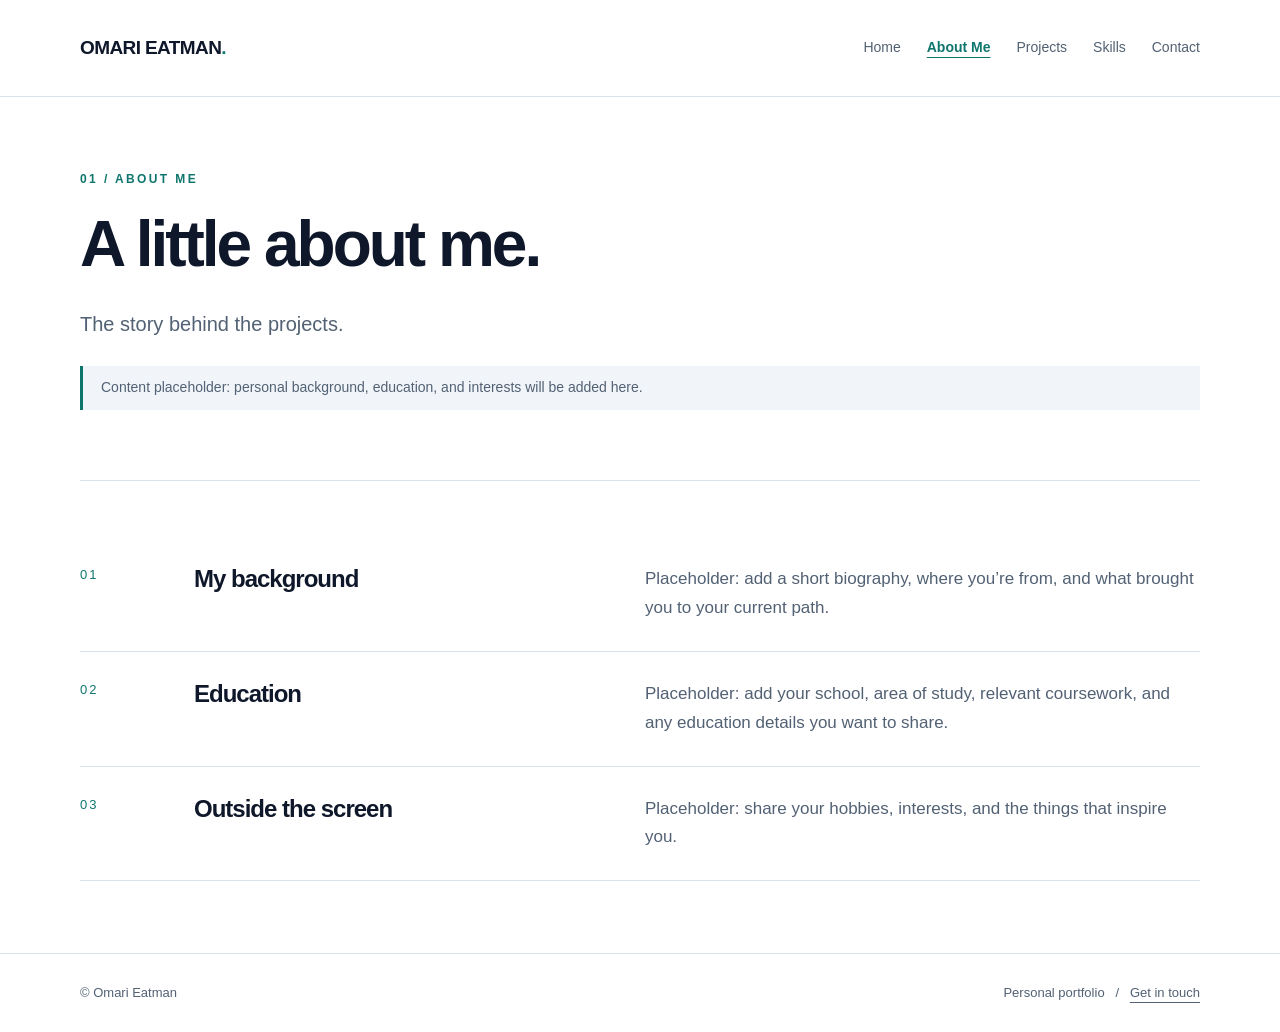
==== about.html @ aa89821f "Build five-page responsive personal portfolio" ====
﻿<!doctype html>
<html lang="en">
<head>
<meta charset="utf-8">
<meta name="viewport" content="width=device-width, initial-scale=1">
<meta name="description" content="About Me — the personal portfolio of Omari Eatman.">
<title>About Me | Omari Eatman</title>
<link rel="stylesheet" href="css/styles.css">
<script src="js/main.js" defer></script>
</head>
<body>
<a class="skip" href="#main">Skip to content</a>
<header><div class="wrap header-inner"><a class="brand" href="index.html">OMARI EATMAN<span>.</span></a><button class="menu-toggle" type="button" aria-controls="site-navigation" aria-expanded="true">Menu</button><nav id="site-navigation" aria-label="Main navigation"><a href='index.html'>Home</a><a href='about.html' aria-current="page">About Me</a><a href='projects.html'>Projects</a><a href='skills.html'>Skills</a><a href='contact.html'>Contact</a></nav></div></header>
<main class="wrap" id="main">
<section class="page-head"><p class="eyebrow">01 / About me</p><h1>A little about me.</h1><p class="lead">The story behind the projects.</p><p class="notice">Content placeholder: personal background, education, and interests will be added here.</p></section><section class="section rows" aria-label="Personal background"><article class="row"><span class="number">01</span><h2>My background</h2><p>Placeholder: add a short biography, where you’re from, and what brought you to your current path.</p></article><article class="row"><span class="number">02</span><h2>Education</h2><p>Placeholder: add your school, area of study, relevant coursework, and any education details you want to share.</p></article><article class="row"><span class="number">03</span><h2>Outside the screen</h2><p>Placeholder: share your hobbies, interests, and the things that inspire you.</p></article></section>
</main>
<footer><div class="wrap footer-inner"><span>&copy; Omari Eatman</span><span>Personal portfolio &nbsp; / &nbsp; <a href="contact.html">Get in touch</a></span></div></footer>
</body>
</html>
---- css/styles.css ----
:root{--ink:#0f172a;--teal:#0f766e;--paper:#fff;--soft:#f1f5f9;--muted:#526174;--line:#dbe3e9}*{box-sizing:border-box}body{margin:0;background:var(--paper);color:var(--ink);font:17px/1.7 Arial,Helvetica,sans-serif}a{color:var(--teal);text-underline-offset:5px}a:hover{text-decoration-thickness:2px}a:focus-visible,button:focus-visible{outline:3px solid #0f766e;outline-offset:5px}.wrap{width:min(1120px,calc(100% - 48px));margin:auto}.skip{position:absolute;left:20px;top:-80px;background:white;padding:10px;z-index:10}.skip:focus{top:10px}header{border-bottom:1px solid var(--line)}.header-inner{min-height:96px;display:flex;align-items:center;justify-content:space-between;gap:24px}.brand{font-size:19px;font-weight:700;color:var(--ink);text-decoration:none;letter-spacing:-.6px}.brand span{color:var(--teal)}nav{display:flex;gap:26px}nav a{font-size:14px;text-decoration:none;color:var(--muted)}nav a[aria-current]{color:var(--teal);font-weight:bold;text-decoration:underline}.menu-toggle{display:none;background:white;border:1px solid var(--line);border-radius:4px;padding:9px 14px;color:var(--ink);font:inherit}main{min-height:68vh}.hero{padding:100px 0 82px;display:grid;grid-template-columns:1.35fr 1fr;gap:75px;align-items:center}.eyebrow{text-transform:uppercase;font-size:12px;font-weight:700;letter-spacing:2.4px;color:var(--teal);margin:0 0 22px}h1{font-size:clamp(44px,6.5vw,80px);line-height:1.06;letter-spacing:-3px;margin:0 0 28px}h2{font-size:30px;line-height:1.2;letter-spacing:-1px}h3{font-size:21px;line-height:1.3}.lead{font-size:20px;color:var(--muted);max-width:620px}.actions{display:flex;gap:24px;align-items:center;flex-wrap:wrap;margin-top:32px}.button{display:inline-block;padding:12px 22px;background:var(--teal);color:white;text-decoration:none;border-radius:4px;font-size:14px;font-weight:bold}.button:hover{background:#115e59}.portrait{background:var(--ink);min-height:360px;position:relative;padding:36px;color:white;display:flex;flex-direction:column;justify-content:space-between;overflow:hidden}.portrait:before{content:"";position:absolute;width:260px;height:260px;border:1px solid #386a70;border-radius:50%;right:-85px;top:-85px}.monogram{font-size:120px;line-height:1;letter-spacing:-10px;font-weight:bold;color:#8fd2c5}.portrait small{color:#b5c5d2}.section{padding:56px 0 72px;border-top:1px solid var(--line)}.section-head{display:flex;align-items:center;justify-content:space-between;gap:20px;margin-bottom:28px}.section-head h2{margin:0}.grid{display:grid;grid-template-columns:repeat(3,1fr);gap:26px}.card{border:1px solid var(--line);padding:26px}.card h3{margin:10px 0}.card p{color:var(--muted);font-size:15px}.number{color:var(--teal);font:13px/1.5 Arial,sans-serif;letter-spacing:2px}.page-head{padding:72px 0 45px}.page-head h1{font-size:clamp(42px,6vw,64px)}.notice{font-size:14px;color:var(--muted);border-left:3px solid var(--teal);padding:10px 18px;background:var(--soft);margin:25px 0}.project{padding:0;overflow:hidden}.project img{width:100%;height:auto;display:block;border-bottom:1px solid var(--line)}.project-body{padding:24px}.tag{font-size:11px;text-transform:uppercase;letter-spacing:1.4px;color:var(--teal)}.rows{border-top:1px solid var(--line)}.row{display:grid;grid-template-columns:90px 1fr 1.3fr;gap:24px;padding:28px 0;border-bottom:1px solid var(--line)}.row h2{font-size:24px;margin:0}.row p{margin:0;color:var(--muted)}.contact-panel{background:var(--ink);color:white;padding:48px;max-width:800px;margin-bottom:70px}.contact-panel p{color:#cbd5e1}.contact-panel a{color:#a5e2d5}footer{border-top:1px solid var(--line);padding:28px 0;color:var(--muted);font-size:13px}.footer-inner{display:flex;justify-content:space-between;gap:20px}footer a{color:var(--muted)}@media(max-width:760px){.wrap{width:calc(100% - 36px)}.header-inner{min-height:80px;flex-wrap:wrap;padding:18px 0}.menu-toggle{display:block}nav{width:100%;flex-wrap:wrap;gap:15px 24px;padding:12px 0}nav[hidden]{display:none}.hero{grid-template-columns:1fr;padding:58px 0;gap:36px}h1{letter-spacing:-2px}.portrait{min-height:260px}.monogram{font-size:95px}.grid{grid-template-columns:1fr}.page-head{padding-top:50px}.row{grid-template-columns:35px 1fr}.row p{grid-column:2}.contact-panel{padding:28px}.section-head,.footer-inner{align-items:flex-start;flex-direction:column}.section{padding:40px 0}}
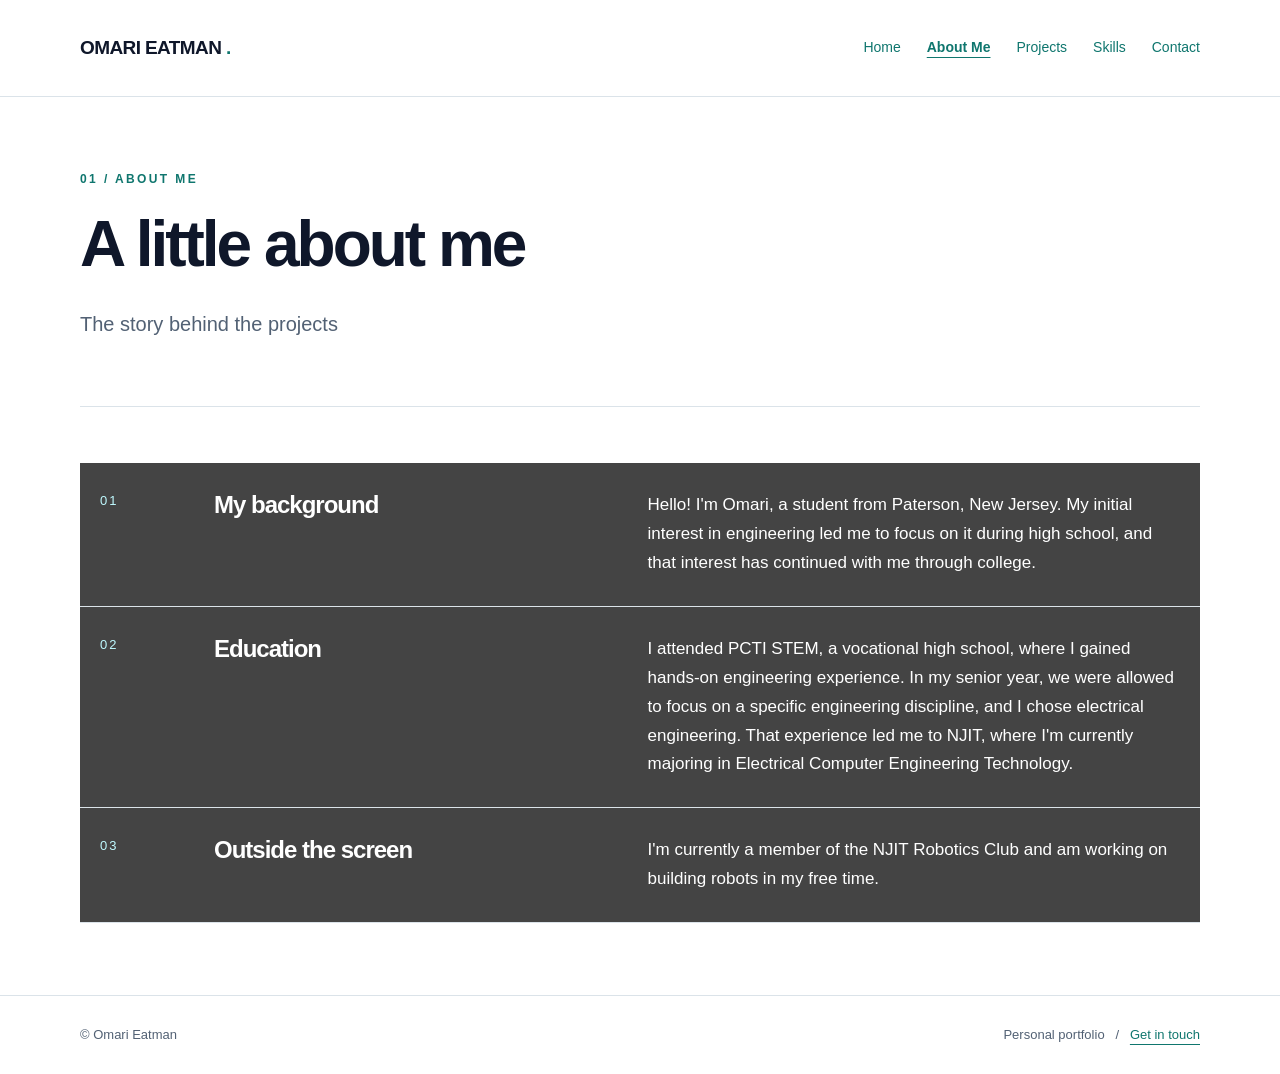
==== commit d2320124: "Add Omari background education and robotics interests" ====
--- a/about.html
+++ b/about.html
@@ -1,19 +1,113 @@
-﻿<!doctype html>
+<!doctype html>
 <html lang="en">
-<head>
-<meta charset="utf-8">
-<meta name="viewport" content="width=device-width, initial-scale=1">
-<meta name="description" content="About Me — the personal portfolio of Omari Eatman.">
-<title>About Me | Omari Eatman</title>
-<link rel="stylesheet" href="css/styles.css">
-<script src="js/main.js" defer></script>
-</head>
-<body>
-<a class="skip" href="#main">Skip to content</a>
-<header><div class="wrap header-inner"><a class="brand" href="index.html">OMARI EATMAN<span>.</span></a><button class="menu-toggle" type="button" aria-controls="site-navigation" aria-expanded="true">Menu</button><nav id="site-navigation" aria-label="Main navigation"><a href='index.html'>Home</a><a href='about.html' aria-current="page">About Me</a><a href='projects.html'>Projects</a><a href='skills.html'>Skills</a><a href='contact.html'>Contact</a></nav></div></header>
-<main class="wrap" id="main">
-<section class="page-head"><p class="eyebrow">01 / About me</p><h1>A little about me.</h1><p class="lead">The story behind the projects.</p><p class="notice">Content placeholder: personal background, education, and interests will be added here.</p></section><section class="section rows" aria-label="Personal background"><article class="row"><span class="number">01</span><h2>My background</h2><p>Placeholder: add a short biography, where you’re from, and what brought you to your current path.</p></article><article class="row"><span class="number">02</span><h2>Education</h2><p>Placeholder: add your school, area of study, relevant coursework, and any education details you want to share.</p></article><article class="row"><span class="number">03</span><h2>Outside the screen</h2><p>Placeholder: share your hobbies, interests, and the things that inspire you.</p></article></section>
-</main>
-<footer><div class="wrap footer-inner"><span>&copy; Omari Eatman</span><span>Personal portfolio &nbsp; / &nbsp; <a href="contact.html">Get in touch</a></span></div></footer>
-</body>
+  <head>
+    <meta charset="utf-8">
+    <meta name="viewport" content="width=device-width, initial-scale=1">
+    <meta name="description" content="About Me — the personal portfolio of Omari Eatman.">
+    <title>
+      About Me | Omari Eatman
+    </title>
+    <link rel="stylesheet" href="css/styles.css">
+    <script src="js/main.js" defer>
+    </script>
+  </head>
+  <body>
+    <a class="skip" href="#main">
+      Skip to content
+    </a>
+    <header>
+      <div class="wrap header-inner">
+        <a class="brand" href="index.html">
+          OMARI EATMAN
+          <span>
+            .
+          </span>
+        </a>
+        <button class="menu-toggle" type="button" aria-controls="site-navigation" aria-expanded="true">
+          Menu
+        </button>
+        <button class="theme-toggle" type="button" aria-pressed="false" hidden>
+          Dark mode
+        </button>
+        <nav id="site-navigation" aria-label="Main navigation">
+          <a href='index.html'>
+            Home
+          </a>
+          <a href='about.html' aria-current="page">
+            About Me
+          </a>
+          <a href='projects.html'>
+            Projects
+          </a>
+          <a href='skills.html'>
+            Skills
+          </a>
+          <a href='contact.html'>
+            Contact
+          </a>
+        </nav>
+      </div>
+    </header>
+    <main class="wrap" id="main">
+      <section class="page-head">
+        <p class="eyebrow">
+          01 / About me
+        </p>
+        <h1>
+          A little about me
+        </h1>
+        <p class="lead">
+          The story behind the projects
+        </p>
+      </section>
+      <section class="section rows" aria-label="Personal background">
+        <article class="row">
+          <span class="number">
+            01
+          </span>
+          <h2>
+            My background
+          </h2>
+          <p>
+            Hello! I'm Omari, a student from Paterson, New Jersey. My initial interest in engineering led me to focus on it during high school, and that interest has continued with me through college.
+          </p>
+        </article>
+        <article class="row">
+          <span class="number">
+            02
+          </span>
+          <h2>
+            Education
+          </h2>
+          <p>
+            I attended PCTI STEM, a vocational high school, where I gained hands-on engineering experience. In my senior year, we were allowed to focus on a specific engineering discipline, and I chose electrical engineering. That experience led me to NJIT, where I'm currently majoring in Electrical Computer Engineering Technology.
+          </p>
+        </article>
+        <article class="row">
+          <span class="number">
+            03
+          </span>
+          <h2>
+            Outside the screen
+          </h2>
+          <p>
+            I'm currently a member of the NJIT Robotics Club and am working on building robots in my free time.
+          </p>
+        </article>
+      </section>
+    </main>
+    <footer>
+      <div class="wrap footer-inner">
+        <span>
+          &copy; Omari Eatman
+        </span>
+        <span>
+          Personal portfolio &nbsp; / &nbsp;
+          <a href="contact.html">
+            Get in touch
+          </a>
+        </span>
+      </div>
+    </footer>
+  </body>
 </html>
--- a/css/styles.css
+++ b/css/styles.css
@@ -1 +1,362 @@
-:root{--ink:#0f172a;--teal:#0f766e;--paper:#fff;--soft:#f1f5f9;--muted:#526174;--line:#dbe3e9}*{box-sizing:border-box}body{margin:0;background:var(--paper);color:var(--ink);font:17px/1.7 Arial,Helvetica,sans-serif}a{color:var(--teal);text-underline-offset:5px}a:hover{text-decoration-thickness:2px}a:focus-visible,button:focus-visible{outline:3px solid #0f766e;outline-offset:5px}.wrap{width:min(1120px,calc(100% - 48px));margin:auto}.skip{position:absolute;left:20px;top:-80px;background:white;padding:10px;z-index:10}.skip:focus{top:10px}header{border-bottom:1px solid var(--line)}.header-inner{min-height:96px;display:flex;align-items:center;justify-content:space-between;gap:24px}.brand{font-size:19px;font-weight:700;color:var(--ink);text-decoration:none;letter-spacing:-.6px}.brand span{color:var(--teal)}nav{display:flex;gap:26px}nav a{font-size:14px;text-decoration:none;color:var(--muted)}nav a[aria-current]{color:var(--teal);font-weight:bold;text-decoration:underline}.menu-toggle{display:none;background:white;border:1px solid var(--line);border-radius:4px;padding:9px 14px;color:var(--ink);font:inherit}main{min-height:68vh}.hero{padding:100px 0 82px;display:grid;grid-template-columns:1.35fr 1fr;gap:75px;align-items:center}.eyebrow{text-transform:uppercase;font-size:12px;font-weight:700;letter-spacing:2.4px;color:var(--teal);margin:0 0 22px}h1{font-size:clamp(44px,6.5vw,80px);line-height:1.06;letter-spacing:-3px;margin:0 0 28px}h2{font-size:30px;line-height:1.2;letter-spacing:-1px}h3{font-size:21px;line-height:1.3}.lead{font-size:20px;color:var(--muted);max-width:620px}.actions{display:flex;gap:24px;align-items:center;flex-wrap:wrap;margin-top:32px}.button{display:inline-block;padding:12px 22px;background:var(--teal);color:white;text-decoration:none;border-radius:4px;font-size:14px;font-weight:bold}.button:hover{background:#115e59}.portrait{background:var(--ink);min-height:360px;position:relative;padding:36px;color:white;display:flex;flex-direction:column;justify-content:space-between;overflow:hidden}.portrait:before{content:"";position:absolute;width:260px;height:260px;border:1px solid #386a70;border-radius:50%;right:-85px;top:-85px}.monogram{font-size:120px;line-height:1;letter-spacing:-10px;font-weight:bold;color:#8fd2c5}.portrait small{color:#b5c5d2}.section{padding:56px 0 72px;border-top:1px solid var(--line)}.section-head{display:flex;align-items:center;justify-content:space-between;gap:20px;margin-bottom:28px}.section-head h2{margin:0}.grid{display:grid;grid-template-columns:repeat(3,1fr);gap:26px}.card{border:1px solid var(--line);padding:26px}.card h3{margin:10px 0}.card p{color:var(--muted);font-size:15px}.number{color:var(--teal);font:13px/1.5 Arial,sans-serif;letter-spacing:2px}.page-head{padding:72px 0 45px}.page-head h1{font-size:clamp(42px,6vw,64px)}.notice{font-size:14px;color:var(--muted);border-left:3px solid var(--teal);padding:10px 18px;background:var(--soft);margin:25px 0}.project{padding:0;overflow:hidden}.project img{width:100%;height:auto;display:block;border-bottom:1px solid var(--line)}.project-body{padding:24px}.tag{font-size:11px;text-transform:uppercase;letter-spacing:1.4px;color:var(--teal)}.rows{border-top:1px solid var(--line)}.row{display:grid;grid-template-columns:90px 1fr 1.3fr;gap:24px;padding:28px 0;border-bottom:1px solid var(--line)}.row h2{font-size:24px;margin:0}.row p{margin:0;color:var(--muted)}.contact-panel{background:var(--ink);color:white;padding:48px;max-width:800px;margin-bottom:70px}.contact-panel p{color:#cbd5e1}.contact-panel a{color:#a5e2d5}footer{border-top:1px solid var(--line);padding:28px 0;color:var(--muted);font-size:13px}.footer-inner{display:flex;justify-content:space-between;gap:20px}footer a{color:var(--muted)}@media(max-width:760px){.wrap{width:calc(100% - 36px)}.header-inner{min-height:80px;flex-wrap:wrap;padding:18px 0}.menu-toggle{display:block}nav{width:100%;flex-wrap:wrap;gap:15px 24px;padding:12px 0}nav[hidden]{display:none}.hero{grid-template-columns:1fr;padding:58px 0;gap:36px}h1{letter-spacing:-2px}.portrait{min-height:260px}.monogram{font-size:95px}.grid{grid-template-columns:1fr}.page-head{padding-top:50px}.row{grid-template-columns:35px 1fr}.row p{grid-column:2}.contact-panel{padding:28px}.section-head,.footer-inner{align-items:flex-start;flex-direction:column}.section{padding:40px 0}}
+:root{
+  --ink:#0f172a;
+  --teal:#0f766e;
+  --paper:#fff;
+  --soft:#444444;
+  --surface-text:#ffffff;
+  --surface-accent:#bffaff;
+  --muted:#526174;
+  --line:#dbe3e9;
+  color-scheme:light
+}
+*{
+  box-sizing:border-box
+}
+body{
+  margin:0;
+  background:var(--paper);
+  color:var(--ink);
+  font:17px/1.7 Arial,Helvetica,sans-serif
+}
+a{
+  color:var(--teal);
+  text-underline-offset:5px
+}
+a:hover{
+  text-decoration-thickness:2px
+}
+a:focus-visible,button:focus-visible{
+  outline:3px solid var(--teal);
+  outline-offset:5px
+}
+.wrap{
+  width:min(1120px,calc(100% - 48px));
+  margin:auto
+}
+.skip{
+  position:absolute;
+  left:20px;
+  top:-80px;
+  background:var(--paper);
+  padding:10px;
+  z-index:10
+}
+.skip:focus{
+  top:10px
+}
+header{
+  border-bottom:1px solid var(--line)
+}
+.header-inner{
+  min-height:96px;
+  display:flex;
+  align-items:center;
+  justify-content:space-between;
+  gap:24px
+}
+.brand{
+  font-size:19px;
+  font-weight:700;
+  color:var(--ink);
+  text-decoration:none;
+  letter-spacing:-.6px
+}
+.brand span,.accent{
+  color:var(--teal)
+}
+nav{
+  display:flex;
+  gap:26px
+}
+nav a{
+  font-size:14px;
+  text-decoration:none;
+  color:var(--teal)
+}
+nav a[aria-current]{
+  color:var(--teal);
+  font-weight:bold;
+  text-decoration:underline
+}
+.menu-toggle{
+  display:none;
+  background:var(--paper);
+  border:1px solid var(--line);
+  border-radius:4px;
+  padding:9px 14px;
+  color:var(--ink);
+  font:inherit
+}
+main{
+  min-height:68vh
+}
+.hero{
+  padding:100px 0 82px;
+  display:grid;
+  grid-template-columns:1fr;
+  gap:75px;
+  align-items:center
+}
+.eyebrow{
+  text-transform:uppercase;
+  font-size:12px;
+  font-weight:700;
+  letter-spacing:2.4px;
+  color:var(--teal);
+  margin:0 0 22px
+}
+h1{
+  font-size:clamp(44px,6.5vw,80px);
+  line-height:1.06;
+  letter-spacing:-3px;
+  margin:0 0 28px
+}
+h2{
+  font-size:30px;
+  line-height:1.2;
+  letter-spacing:-1px
+}
+h3{
+  font-size:21px;
+  line-height:1.3
+}
+.lead{
+  font-size:20px;
+  color:#526174;
+  max-width:620px
+}
+.actions{
+  display:flex;
+  gap:24px;
+  align-items:center;
+  flex-wrap:wrap;
+  margin-top:32px
+}
+.button{
+  display:inline-block;
+  padding:12px 22px;
+  background:var(--teal);
+  color:white;
+  text-decoration:none;
+  border-radius:4px;
+  font-size:14px;
+  font-weight:bold
+}
+.button:hover{
+  background:#115e59
+}
+.section{
+  padding:56px 0 72px;
+  border-top:1px solid var(--line)
+}
+.section-head{
+  display:flex;
+  align-items:center;
+  justify-content:space-between;
+  gap:20px;
+  margin-bottom:28px
+}
+.section-head h2{
+  margin:0
+}
+.grid{
+  display:grid;
+  grid-template-columns:repeat(3,1fr);
+  gap:26px
+}
+.card{
+  background:var(--soft);
+  color:var(--surface-text);
+  border:1px solid var(--line);
+  padding:26px
+}
+.card h3{
+  margin:10px 0
+}
+.card p{
+  color:var(--surface-text);
+  font-size:15px
+}
+.number{
+  color:var(--teal);
+  font:13px/1.5 Arial,sans-serif;
+  letter-spacing:2px
+}
+.page-head{
+  padding:72px 0 45px
+}
+.page-head h1{
+  font-size:clamp(42px,6vw,64px)
+}
+.notice{
+  font-size:14px;
+  color:var(--surface-text);
+  border-left:3px solid var(--surface-accent);
+  padding:10px 18px;
+  background:var(--soft);
+  margin:25px 0
+}
+.project{
+  padding:0;
+  overflow:hidden
+}
+.project img{
+  width:100%;
+  height:auto;
+  display:block;
+  border-bottom:1px solid var(--line)
+}
+.project-body{
+  padding:24px
+}
+.tag{
+  font-size:11px;
+  text-transform:uppercase;
+  letter-spacing:1.4px;
+  color:var(--teal)
+}
+.rows{
+  border-top:1px solid var(--line)
+}
+.row{
+  background:var(--soft);
+  color:var(--surface-text);
+  display:grid;
+  grid-template-columns:90px 1fr 1.3fr;
+  gap:24px;
+  padding:28px 20px;
+  border-bottom:1px solid var(--line)
+}
+.row h2{
+  font-size:24px;
+  margin:0
+}
+.row p{
+  margin:0;
+  color:var(--surface-text)
+}
+.card a,.card .number,.card .tag,.row .number{
+  color:var(--surface-accent)
+}
+.card a:focus-visible,.row a:focus-visible{
+  outline-color:var(--surface-accent)
+}
+.contact-panel{
+  background:var(--soft);
+  color:var(--surface-text);
+  padding:48px;
+  max-width:800px;
+  margin-bottom:70px
+}
+.contact-panel p{
+  color:var(--surface-text)
+}
+.contact-panel a{
+  color:var(--surface-accent)
+}
+.contact-panel .eyebrow{
+  color:var(--surface-accent)
+}
+.contact-panel a:focus-visible{
+  outline-color:var(--surface-accent)
+}
+footer{
+  border-top:1px solid var(--line);
+  padding:28px 0;
+  color:var(--muted);
+  font-size:13px
+}
+.footer-inner{
+  display:flex;
+  justify-content:space-between;
+  gap:20px
+}
+footer a{
+  color:var(--teal)
+}
+@media(max-width:760px){
+  .wrap{
+    width:calc(100% - 36px)
+  }
+  .header-inner{
+    min-height:80px;
+    flex-wrap:wrap;
+    padding:18px 0
+  }
+  .menu-toggle{
+    display:block
+  }
+  nav{
+    width:100%;
+    flex-wrap:wrap;
+    gap:15px 24px;
+    padding:12px 0
+  }
+  nav[hidden]{
+    display:none
+  }
+  .hero{
+    grid-template-columns:1fr;
+    padding:58px 0;
+    gap:36px
+  }
+  h1{
+    letter-spacing:-2px
+  }
+  .grid{
+    grid-template-columns:1fr
+  }
+  .page-head{
+    padding-top:50px
+  }
+  .row{
+    grid-template-columns:35px 1fr
+  }
+  .row p{
+    grid-column:2
+  }
+  .contact-panel{
+    padding:28px
+  }
+  .section-head,.footer-inner{
+    align-items:flex-start;
+    flex-direction:column
+  }
+  .section{
+    padding:40px 0
+  }
+}
+
+/* Dark mode uses the owner's alternate palette. */
+:root[data-theme="dark"] .lead {
+  color: #B2D4D4;
+}
+:root[data-theme="dark"] {
+  color-scheme: dark;
+  --ink: #44D4D4;
+  --paper: #000000;
+  --soft: #F1F5F9;
+  --surface-text: #0F172A;
+  --surface-accent: #0F766E;
+  --muted: #44D4D4;
+  --teal: #0F766E;
+  --line: #526174;
+}
+.theme-toggle {
+  background: var(--paper);
+  color: var(--ink);
+  border: 1px solid var(--ink);
+  border-radius: 4px;
+  padding: 9px 14px;
+  font: inherit;
+  font-size: 14px;
+  cursor: pointer;
+  white-space: nowrap;
+}
+.theme-toggle[hidden] {
+  display: none;
+}
+.header-inner {
+  flex-wrap: wrap;
+  padding-block: 18px;
+}
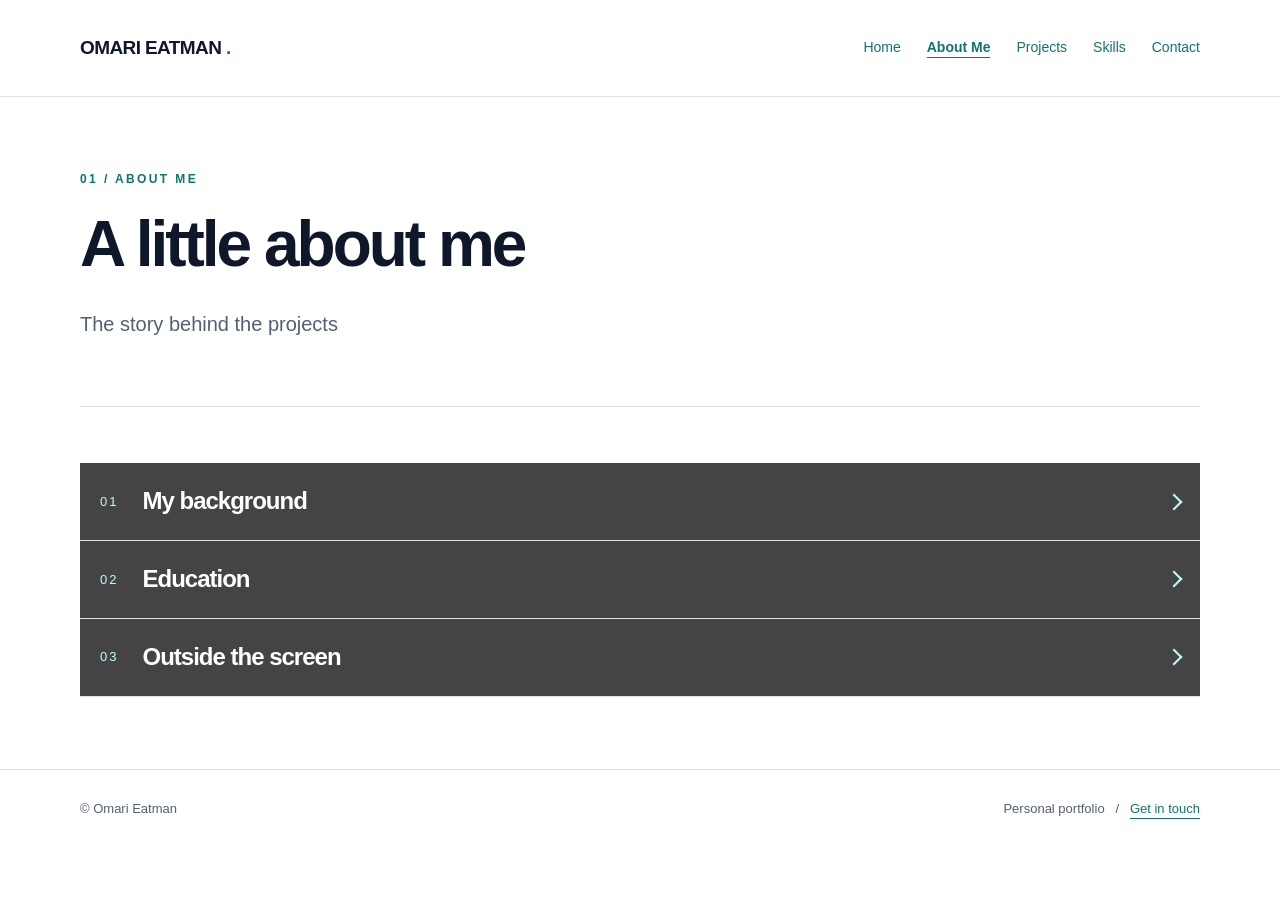
==== commit 580fd946: "Add collapsed native accordions to About and Skills pages" ====
--- a/about.html
+++ b/about.html
@@ -61,39 +61,33 @@
         </p>
       </section>
       <section class="section rows" aria-label="Personal background">
-        <article class="row">
-          <span class="number">
-            01
-          </span>
-          <h2>
-            My background
-          </h2>
+        <details class="accordion">
+          <summary>
+            <span class="number">01</span>
+            <h2>My background</h2>
+          </summary>
           <p>
             Hello! I'm Omari, a student from Paterson, New Jersey. My initial interest in engineering led me to focus on it during high school, and that interest has continued with me through college.
           </p>
-        </article>
-        <article class="row">
-          <span class="number">
-            02
-          </span>
-          <h2>
-            Education
-          </h2>
+        </details>
+        <details class="accordion">
+          <summary>
+            <span class="number">02</span>
+            <h2>Education</h2>
+          </summary>
           <p>
             I attended PCTI STEM, a vocational high school, where I gained hands-on engineering experience. In my senior year, we were allowed to focus on a specific engineering discipline, and I chose electrical engineering. That experience led me to NJIT, where I'm currently majoring in Electrical Computer Engineering Technology.
           </p>
-        </article>
-        <article class="row">
-          <span class="number">
-            03
-          </span>
-          <h2>
-            Outside the screen
-          </h2>
+        </details>
+        <details class="accordion">
+          <summary>
+            <span class="number">03</span>
+            <h2>Outside the screen</h2>
+          </summary>
           <p>
             I'm currently a member of the NJIT Robotics Club and am working on building robots in my free time.
           </p>
-        </article>
+        </details>
       </section>
     </main>
     <footer>
--- a/css/styles.css
+++ b/css/styles.css
@@ -241,6 +241,50 @@
 .card a:focus-visible,.row a:focus-visible{
   outline-color:var(--surface-accent)
 }
+.accordion{
+  background:var(--soft);
+  color:var(--surface-text);
+  border-bottom:1px solid var(--line);
+}
+.accordion summary{
+  display:flex;
+  align-items:center;
+  gap:24px;
+  padding:24px 20px;
+  cursor:pointer;
+  list-style:none;
+}
+.accordion summary::-webkit-details-marker{
+  display:none;
+}
+.accordion summary::after{
+  content:"";
+  width:10px;
+  height:10px;
+  border-right:2px solid var(--surface-accent);
+  border-bottom:2px solid var(--surface-accent);
+  transform:rotate(-45deg);
+  margin-left:auto;
+  flex-shrink:0;
+}
+.accordion[open] summary::after{
+  transform:rotate(45deg);
+}
+.accordion summary:focus-visible{
+  outline:3px solid var(--surface-accent);
+  outline-offset:-4px;
+}
+.accordion h2{
+  margin:0;
+  font-size:clamp(18px,4vw,24px);
+}
+.accordion .number{
+  color:var(--surface-accent);
+}
+.accordion p{
+  margin:0;
+  padding:0 20px 28px;
+}
 .contact-panel{
   background:var(--soft);
   color:var(--surface-text);
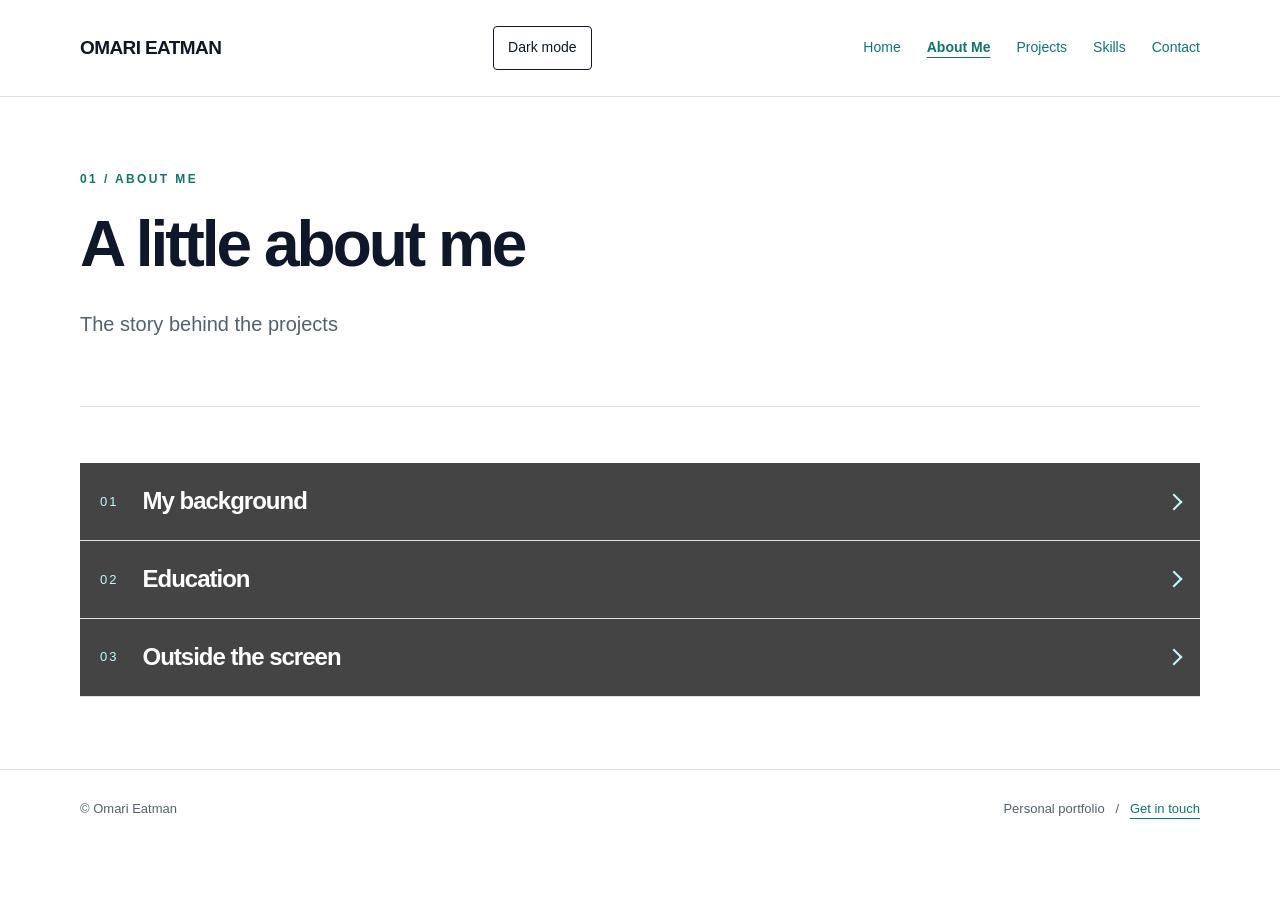
==== commit 5ad5f167: "Remove period from site name link on every page" ====
--- a/about.html
+++ b/about.html
@@ -19,9 +19,6 @@
       <div class="wrap header-inner">
         <a class="brand" href="index.html">
           OMARI EATMAN
-          <span>
-            .
-          </span>
         </a>
         <button class="menu-toggle" type="button" aria-controls="site-navigation" aria-expanded="true">
           Menu
--- a/css/styles.css
+++ b/css/styles.css
@@ -304,6 +304,19 @@
 .contact-panel a:focus-visible{
   outline-color:var(--surface-accent)
 }
+.contact-link{
+  display:inline-flex;
+  align-items:center;
+  gap:12px;
+  max-width:100%;
+}
+.contact-link img{
+  flex-shrink:0;
+}
+.contact-link span{
+  overflow-wrap:anywhere;
+  min-width:0;
+}
 footer{
   border-top:1px solid var(--line);
   padding:28px 0;
